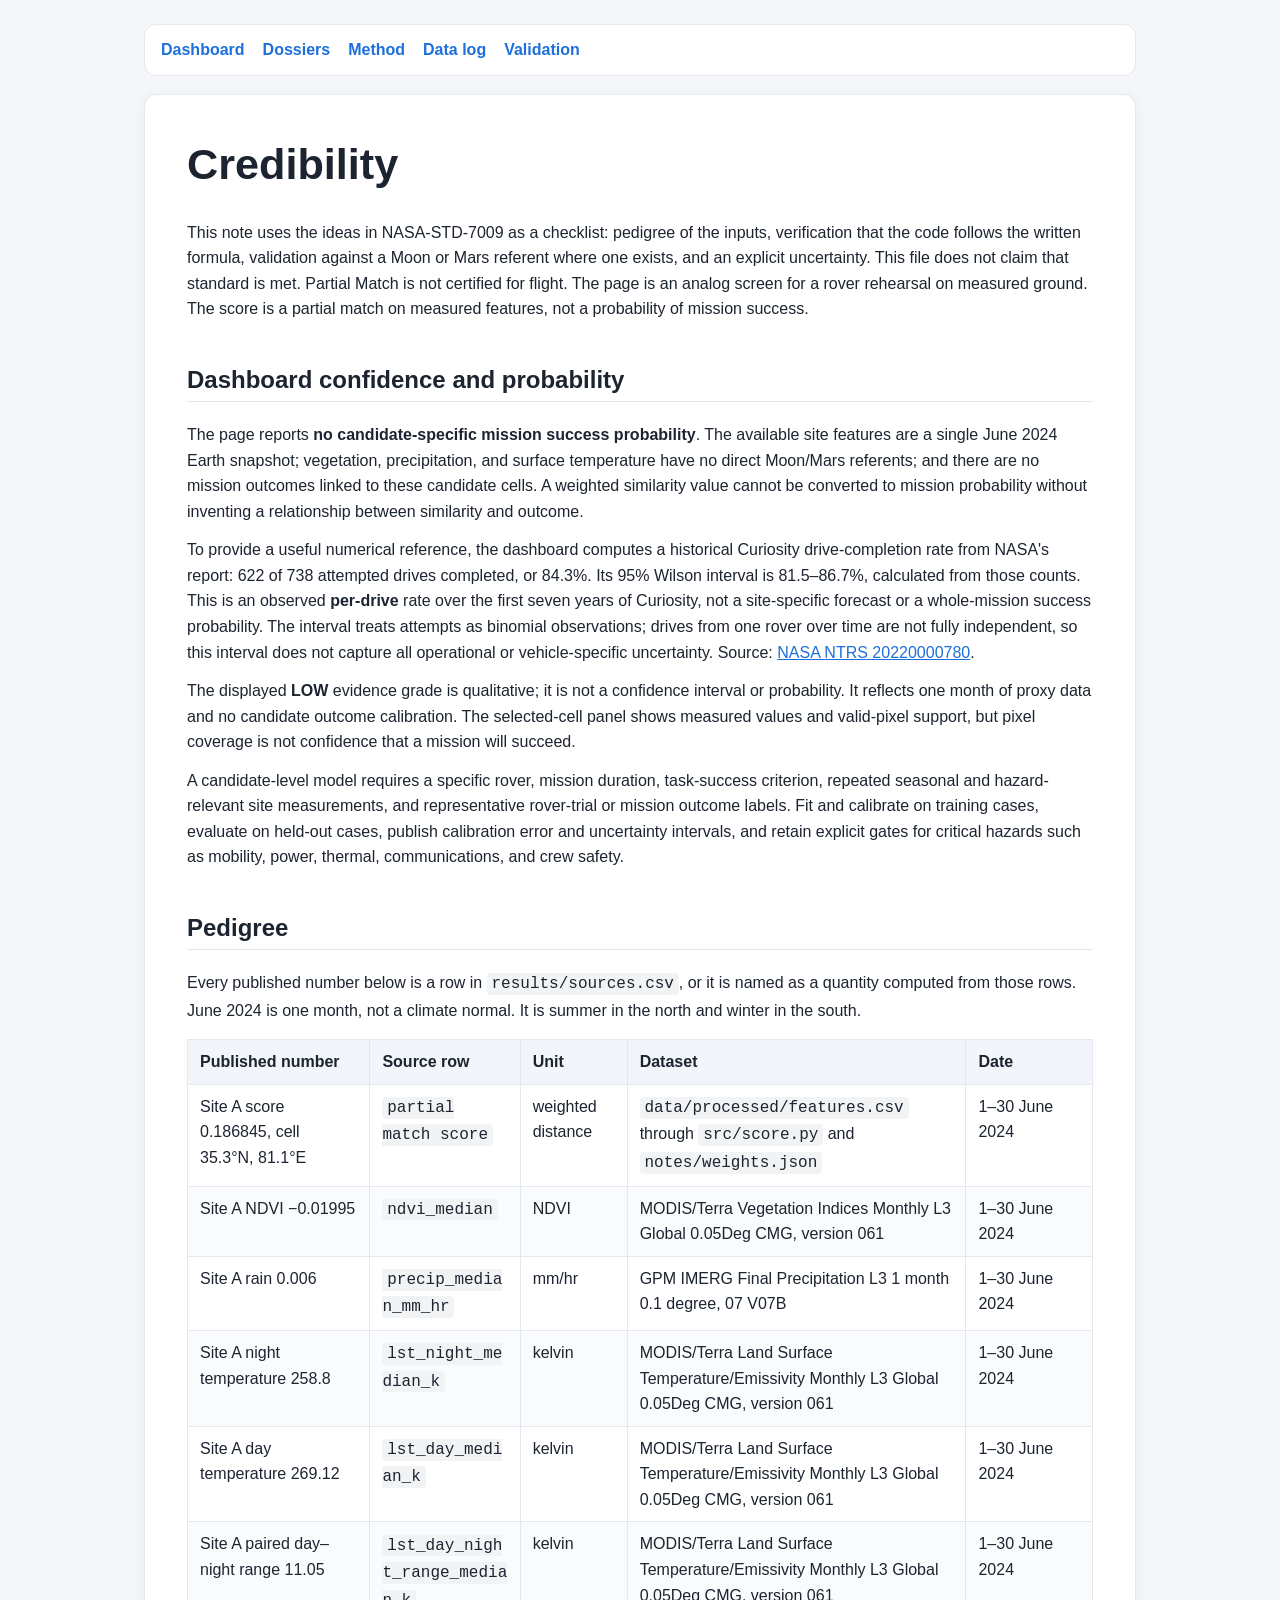
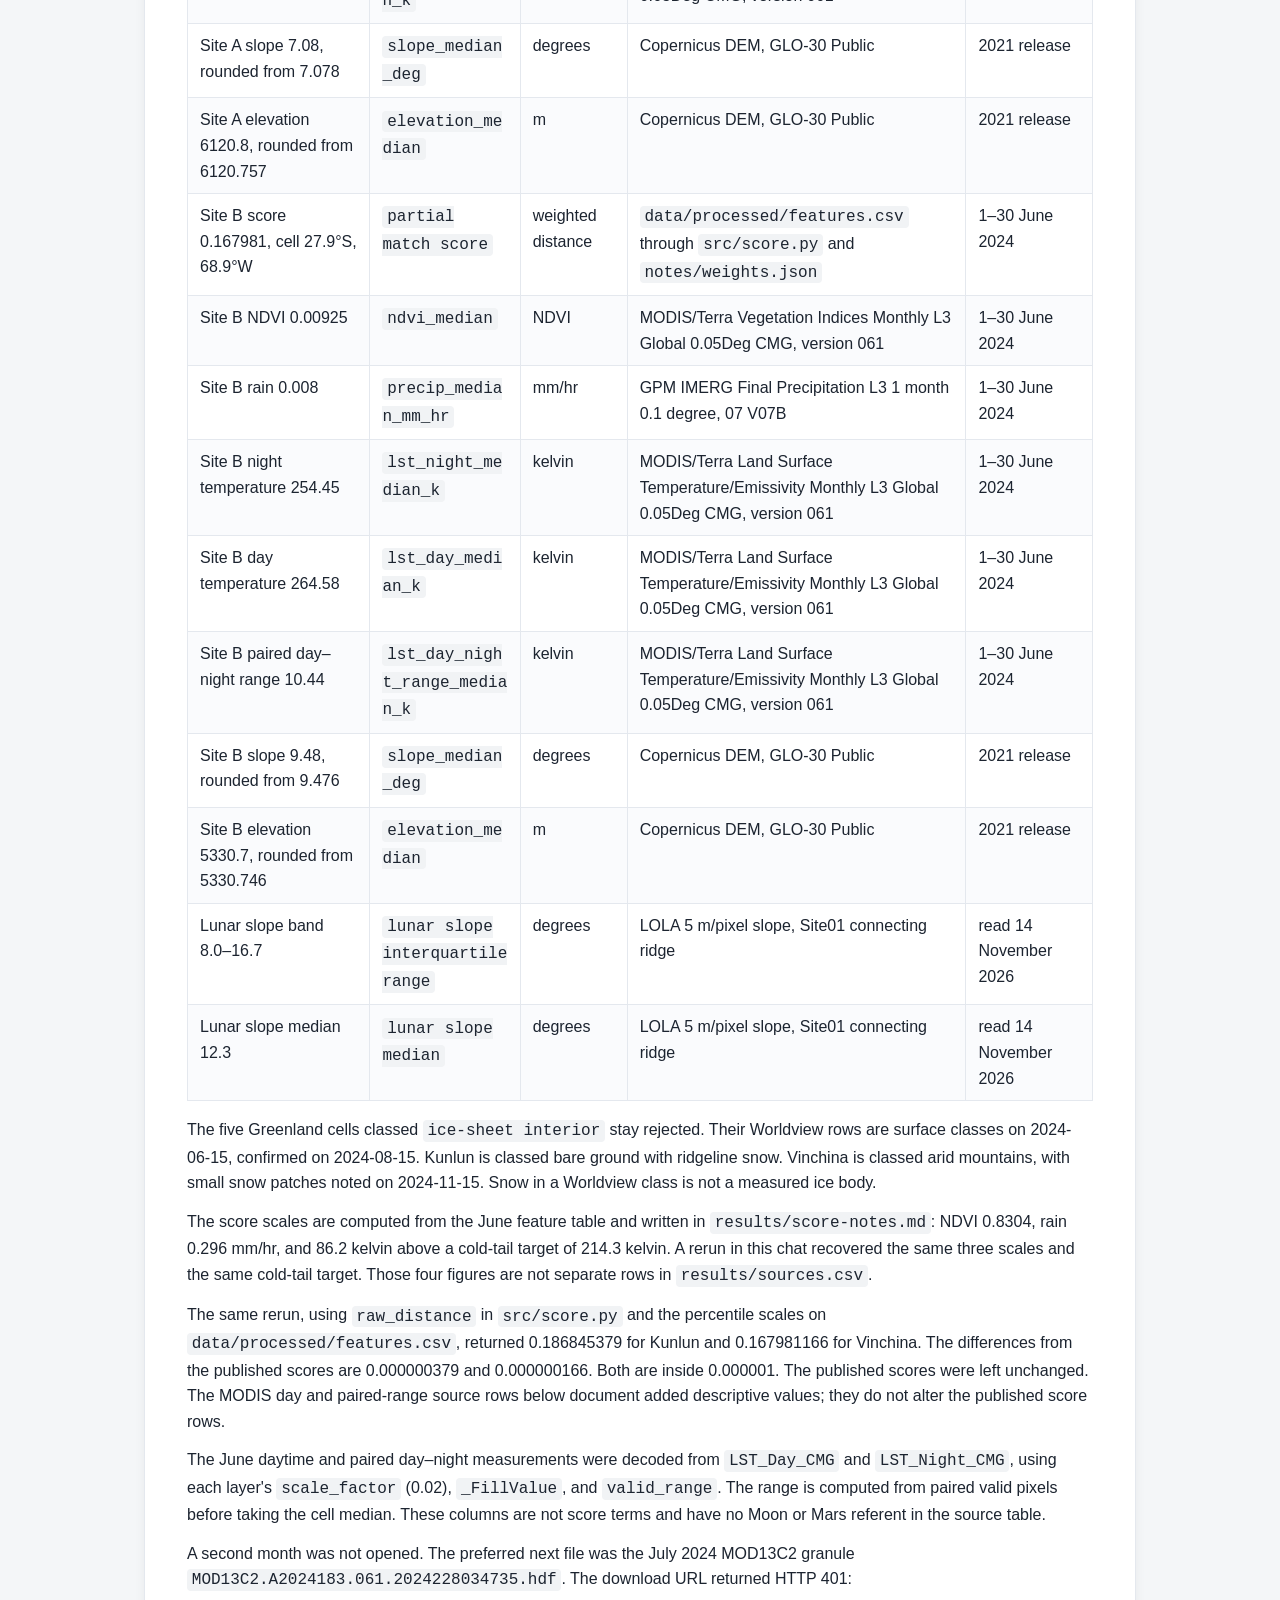
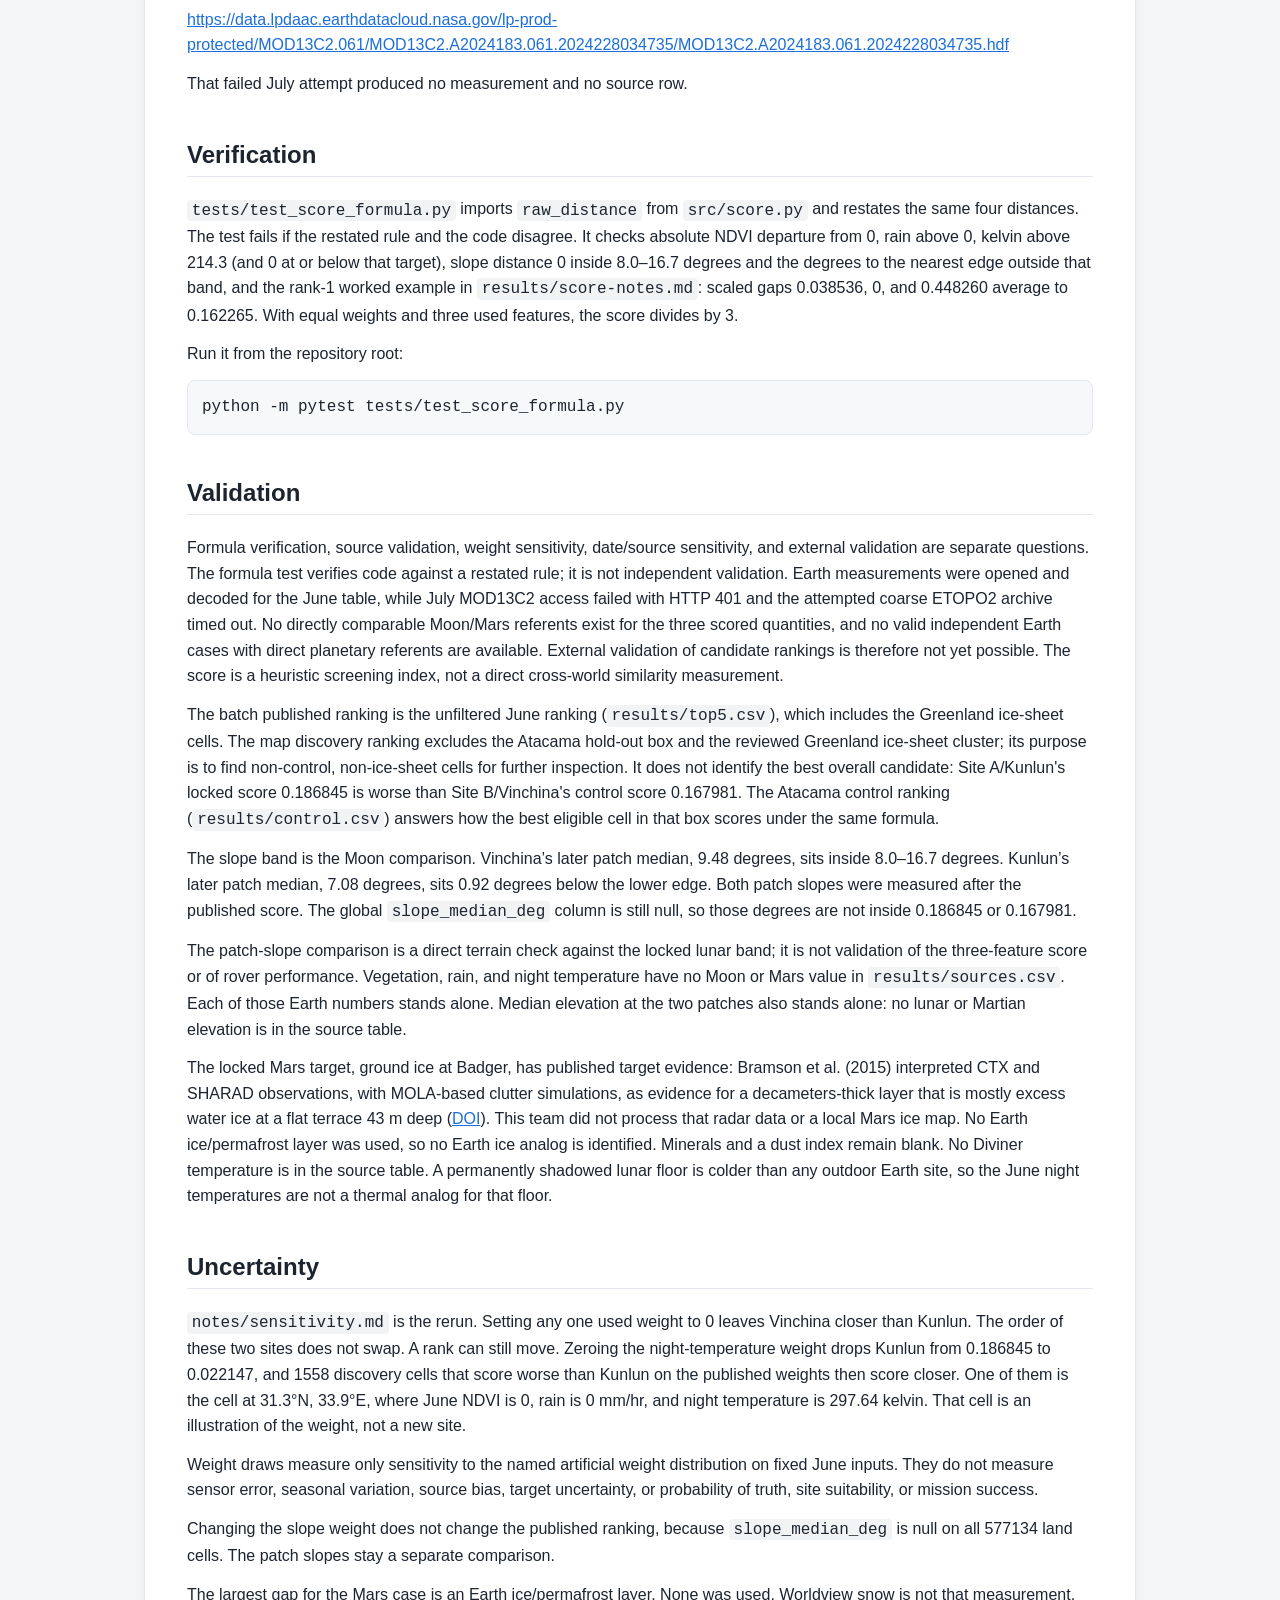
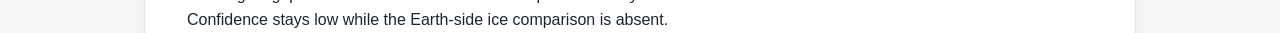
==== notes/credibility.html @ 3a4fd24a "Evaluate stage 1" ====
<!doctype html>
<html lang="en">
<head>
  <meta charset="utf-8">
  <meta name="viewport" content="width=device-width, initial-scale=1">
  <title>Partial Match — Validation</title>
  <link rel="stylesheet" href="../web/evidence.css">
</head>
<body>
  <nav class="evidence-nav" aria-label="Evidence pages">
    <a href="../web/index.html">Dashboard</a>
    <a href="../results/RESULTS.html">Dossiers</a>
    <a href="../results/score-notes.html">Method</a>
    <a href="../notes/data-log.html">Data log</a>
    <a href="../notes/credibility.html">Validation</a>
  </nav>
  <main>
    <h1 id="credibility">Credibility</h1>
    <p>This note uses the ideas in NASA-STD-7009 as a checklist:
    pedigree of the inputs, verification that the code follows the
    written formula, validation against a Moon or Mars referent where
    one exists, and an explicit uncertainty. This file does not claim
    that standard is met. Partial Match is not certified for flight. The
    page is an analog screen for a rover rehearsal on measured ground.
    The score is a partial match on measured features, not a probability
    of mission success.</p>
    <h2 id="dashboard-confidence-and-probability">Dashboard confidence
    and probability</h2>
    <p>The page reports <strong>no candidate-specific mission success
    probability</strong>. The available site features are a single June
    2024 Earth snapshot; vegetation, precipitation, and surface
    temperature have no direct Moon/Mars referents; and there are no
    mission outcomes linked to these candidate cells. A weighted
    similarity value cannot be converted to mission probability without
    inventing a relationship between similarity and outcome.</p>
    <p>To provide a useful numerical reference, the dashboard computes a
    historical Curiosity drive-completion rate from NASA's report: 622
    of 738 attempted drives completed, or 84.3%. Its 95% Wilson interval
    is 81.5–86.7%, calculated from those counts. This is an observed
    <strong>per-drive</strong> rate over the first seven years of
    Curiosity, not a site-specific forecast or a whole-mission success
    probability. The interval treats attempts as binomial observations;
    drives from one rover over time are not fully independent, so this
    interval does not capture all operational or vehicle-specific
    uncertainty. Source: <a
    href="https://ntrs.nasa.gov/citations/20220000780">NASA NTRS
    20220000780</a>.</p>
    <p>The displayed <strong>LOW</strong> evidence grade is qualitative;
    it is not a confidence interval or probability. It reflects one
    month of proxy data and no candidate outcome calibration. The
    selected-cell panel shows measured values and valid-pixel support,
    but pixel coverage is not confidence that a mission will
    succeed.</p>
    <p>A candidate-level model requires a specific rover, mission
    duration, task-success criterion, repeated seasonal and
    hazard-relevant site measurements, and representative rover-trial or
    mission outcome labels. Fit and calibrate on training cases,
    evaluate on held-out cases, publish calibration error and
    uncertainty intervals, and retain explicit gates for critical
    hazards such as mobility, power, thermal, communications, and crew
    safety.</p>
    <h2 id="pedigree">Pedigree</h2>
    <p>Every published number below is a row in
    <code>results/sources.csv</code>, or it is named as a quantity
    computed from those rows. June 2024 is one month, not a climate
    normal. It is summer in the north and winter in the south.</p>
    <table>
    <thead>
    <tr>
    <th>Published number</th>
    <th>Source row</th>
    <th>Unit</th>
    <th>Dataset</th>
    <th>Date</th>
    </tr>
    </thead>
    <tbody>
    <tr>
    <td>Site A score 0.186845, cell 35.3°N, 81.1°E</td>
    <td><code>partial match score</code></td>
    <td>weighted distance</td>
    <td><code>data/processed/features.csv</code> through
    <code>src/score.py</code> and <code>notes/weights.json</code></td>
    <td>1–30 June 2024</td>
    </tr>
    <tr>
    <td>Site A NDVI −0.01995</td>
    <td><code>ndvi_median</code></td>
    <td>NDVI</td>
    <td>MODIS/Terra Vegetation Indices Monthly L3 Global 0.05Deg CMG,
    version 061</td>
    <td>1–30 June 2024</td>
    </tr>
    <tr>
    <td>Site A rain 0.006</td>
    <td><code>precip_median_mm_hr</code></td>
    <td>mm/hr</td>
    <td>GPM IMERG Final Precipitation L3 1 month 0.1 degree, 07
    V07B</td>
    <td>1–30 June 2024</td>
    </tr>
    <tr>
    <td>Site A night temperature 258.8</td>
    <td><code>lst_night_median_k</code></td>
    <td>kelvin</td>
    <td>MODIS/Terra Land Surface Temperature/Emissivity Monthly L3
    Global 0.05Deg CMG, version 061</td>
    <td>1–30 June 2024</td>
    </tr>
    <tr>
    <td>Site A day temperature 269.12</td>
    <td><code>lst_day_median_k</code></td>
    <td>kelvin</td>
    <td>MODIS/Terra Land Surface Temperature/Emissivity Monthly L3
    Global 0.05Deg CMG, version 061</td>
    <td>1–30 June 2024</td>
    </tr>
    <tr>
    <td>Site A paired day–night range 11.05</td>
    <td><code>lst_day_night_range_median_k</code></td>
    <td>kelvin</td>
    <td>MODIS/Terra Land Surface Temperature/Emissivity Monthly L3
    Global 0.05Deg CMG, version 061</td>
    <td>1–30 June 2024</td>
    </tr>
    <tr>
    <td>Site A slope 7.08, rounded from 7.078</td>
    <td><code>slope_median_deg</code></td>
    <td>degrees</td>
    <td>Copernicus DEM, GLO-30 Public</td>
    <td>2021 release</td>
    </tr>
    <tr>
    <td>Site A elevation 6120.8, rounded from 6120.757</td>
    <td><code>elevation_median</code></td>
    <td>m</td>
    <td>Copernicus DEM, GLO-30 Public</td>
    <td>2021 release</td>
    </tr>
    <tr>
    <td>Site B score 0.167981, cell 27.9°S, 68.9°W</td>
    <td><code>partial match score</code></td>
    <td>weighted distance</td>
    <td><code>data/processed/features.csv</code> through
    <code>src/score.py</code> and <code>notes/weights.json</code></td>
    <td>1–30 June 2024</td>
    </tr>
    <tr>
    <td>Site B NDVI 0.00925</td>
    <td><code>ndvi_median</code></td>
    <td>NDVI</td>
    <td>MODIS/Terra Vegetation Indices Monthly L3 Global 0.05Deg CMG,
    version 061</td>
    <td>1–30 June 2024</td>
    </tr>
    <tr>
    <td>Site B rain 0.008</td>
    <td><code>precip_median_mm_hr</code></td>
    <td>mm/hr</td>
    <td>GPM IMERG Final Precipitation L3 1 month 0.1 degree, 07
    V07B</td>
    <td>1–30 June 2024</td>
    </tr>
    <tr>
    <td>Site B night temperature 254.45</td>
    <td><code>lst_night_median_k</code></td>
    <td>kelvin</td>
    <td>MODIS/Terra Land Surface Temperature/Emissivity Monthly L3
    Global 0.05Deg CMG, version 061</td>
    <td>1–30 June 2024</td>
    </tr>
    <tr>
    <td>Site B day temperature 264.58</td>
    <td><code>lst_day_median_k</code></td>
    <td>kelvin</td>
    <td>MODIS/Terra Land Surface Temperature/Emissivity Monthly L3
    Global 0.05Deg CMG, version 061</td>
    <td>1–30 June 2024</td>
    </tr>
    <tr>
    <td>Site B paired day–night range 10.44</td>
    <td><code>lst_day_night_range_median_k</code></td>
    <td>kelvin</td>
    <td>MODIS/Terra Land Surface Temperature/Emissivity Monthly L3
    Global 0.05Deg CMG, version 061</td>
    <td>1–30 June 2024</td>
    </tr>
    <tr>
    <td>Site B slope 9.48, rounded from 9.476</td>
    <td><code>slope_median_deg</code></td>
    <td>degrees</td>
    <td>Copernicus DEM, GLO-30 Public</td>
    <td>2021 release</td>
    </tr>
    <tr>
    <td>Site B elevation 5330.7, rounded from 5330.746</td>
    <td><code>elevation_median</code></td>
    <td>m</td>
    <td>Copernicus DEM, GLO-30 Public</td>
    <td>2021 release</td>
    </tr>
    <tr>
    <td>Lunar slope band 8.0–16.7</td>
    <td><code>lunar slope interquartile range</code></td>
    <td>degrees</td>
    <td>LOLA 5 m/pixel slope, Site01 connecting ridge</td>
    <td>read 14 November 2026</td>
    </tr>
    <tr>
    <td>Lunar slope median 12.3</td>
    <td><code>lunar slope median</code></td>
    <td>degrees</td>
    <td>LOLA 5 m/pixel slope, Site01 connecting ridge</td>
    <td>read 14 November 2026</td>
    </tr>
    </tbody>
    </table>
    <p>The five Greenland cells classed <code>ice-sheet interior</code>
    stay rejected. Their Worldview rows are surface classes on
    2024-06-15, confirmed on 2024-08-15. Kunlun is classed bare ground
    with ridgeline snow. Vinchina is classed arid mountains, with small
    snow patches noted on 2024-11-15. Snow in a Worldview class is not a
    measured ice body.</p>
    <p>The score scales are computed from the June feature table and
    written in <code>results/score-notes.md</code>: NDVI 0.8304, rain
    0.296 mm/hr, and 86.2 kelvin above a cold-tail target of 214.3
    kelvin. A rerun in this chat recovered the same three scales and the
    same cold-tail target. Those four figures are not separate rows in
    <code>results/sources.csv</code>.</p>
    <p>The same rerun, using <code>raw_distance</code> in
    <code>src/score.py</code> and the percentile scales on
    <code>data/processed/features.csv</code>, returned 0.186845379 for
    Kunlun and 0.167981166 for Vinchina. The differences from the
    published scores are 0.000000379 and 0.000000166. Both are inside
    0.000001. The published scores were left unchanged. The MODIS day
    and paired-range source rows below document added descriptive
    values; they do not alter the published score rows.</p>
    <p>The June daytime and paired day–night measurements were decoded
    from <code>LST_Day_CMG</code> and <code>LST_Night_CMG</code>, using
    each layer's <code>scale_factor</code> (0.02),
    <code>_FillValue</code>, and <code>valid_range</code>. The range is
    computed from paired valid pixels before taking the cell median.
    These columns are not score terms and have no Moon or Mars referent
    in the source table.</p>
    <p>A second month was not opened. The preferred next file was the
    July 2024 MOD13C2 granule
    <code>MOD13C2.A2024183.061.2024228034735.hdf</code>. The download
    URL returned HTTP 401:</p>
    <p><a
    href="https://data.lpdaac.earthdatacloud.nasa.gov/lp-prod-protected/MOD13C2.061/MOD13C2.A2024183.061.2024228034735/MOD13C2.A2024183.061.2024228034735.hdf">https://data.lpdaac.earthdatacloud.nasa.gov/lp-prod-protected/MOD13C2.061/MOD13C2.A2024183.061.2024228034735/MOD13C2.A2024183.061.2024228034735.hdf</a></p>
    <p>That failed July attempt produced no measurement and no source
    row.</p>
    <h2 id="verification">Verification</h2>
    <p><code>tests/test_score_formula.py</code> imports
    <code>raw_distance</code> from <code>src/score.py</code> and
    restates the same four distances. The test fails if the restated
    rule and the code disagree. It checks absolute NDVI departure from
    0, rain above 0, kelvin above 214.3 (and 0 at or below that target),
    slope distance 0 inside 8.0–16.7 degrees and the degrees to the
    nearest edge outside that band, and the rank-1 worked example in
    <code>results/score-notes.md</code>: scaled gaps 0.038536, 0, and
    0.448260 average to 0.162265. With equal weights and three used
    features, the score divides by 3.</p>
    <p>Run it from the repository root:</p>
    <pre><code>python -m pytest tests/test_score_formula.py</code></pre>
    <h2 id="validation">Validation</h2>
    <p>Formula verification, source validation, weight sensitivity,
    date/source sensitivity, and external validation are separate
    questions. The formula test verifies code against a restated rule;
    it is not independent validation. Earth measurements were opened and
    decoded for the June table, while July MOD13C2 access failed with
    HTTP 401 and the attempted coarse ETOPO2 archive timed out. No
    directly comparable Moon/Mars referents exist for the three scored
    quantities, and no valid independent Earth cases with direct
    planetary referents are available. External validation of candidate
    rankings is therefore not yet possible. The score is a heuristic
    screening index, not a direct cross-world similarity
    measurement.</p>
    <p>The batch published ranking is the unfiltered June ranking
    (<code>results/top5.csv</code>), which includes the Greenland
    ice-sheet cells. The map discovery ranking excludes the Atacama
    hold-out box and the reviewed Greenland ice-sheet cluster; its
    purpose is to find non-control, non-ice-sheet cells for further
    inspection. It does not identify the best overall candidate: Site
    A/Kunlun's locked score 0.186845 is worse than Site B/Vinchina's
    control score 0.167981. The Atacama control ranking
    (<code>results/control.csv</code>) answers how the best eligible
    cell in that box scores under the same formula.</p>
    <p>The slope band is the Moon comparison. Vinchina’s later patch
    median, 9.48 degrees, sits inside 8.0–16.7 degrees. Kunlun’s later
    patch median, 7.08 degrees, sits 0.92 degrees below the lower edge.
    Both patch slopes were measured after the published score. The
    global <code>slope_median_deg</code> column is still null, so those
    degrees are not inside 0.186845 or 0.167981.</p>
    <p>The patch-slope comparison is a direct terrain check against the
    locked lunar band; it is not validation of the three-feature score
    or of rover performance. Vegetation, rain, and night temperature
    have no Moon or Mars value in <code>results/sources.csv</code>. Each
    of those Earth numbers stands alone. Median elevation at the two
    patches also stands alone: no lunar or Martian elevation is in the
    source table.</p>
    <p>The locked Mars target, ground ice at Badger, has published
    target evidence: Bramson et al. (2015) interpreted CTX and SHARAD
    observations, with MOLA-based clutter simulations, as evidence for a
    decameters-thick layer that is mostly excess water ice at a flat
    terrace 43 m deep (<a
    href="https://doi.org/10.1002/2015GL064844">DOI</a>). This team did
    not process that radar data or a local Mars ice map. No Earth
    ice/permafrost layer was used, so no Earth ice analog is identified.
    Minerals and a dust index remain blank. No Diviner temperature is in
    the source table. A permanently shadowed lunar floor is colder than
    any outdoor Earth site, so the June night temperatures are not a
    thermal analog for that floor.</p>
    <h2 id="uncertainty">Uncertainty</h2>
    <p><code>notes/sensitivity.md</code> is the rerun. Setting any one
    used weight to 0 leaves Vinchina closer than Kunlun. The order of
    these two sites does not swap. A rank can still move. Zeroing the
    night-temperature weight drops Kunlun from 0.186845 to 0.022147, and
    1558 discovery cells that score worse than Kunlun on the published
    weights then score closer. One of them is the cell at 31.3°N,
    33.9°E, where June NDVI is 0, rain is 0 mm/hr, and night temperature
    is 297.64 kelvin. That cell is an illustration of the weight, not a
    new site.</p>
    <p>Weight draws measure only sensitivity to the named artificial
    weight distribution on fixed June inputs. They do not measure sensor
    error, seasonal variation, source bias, target uncertainty, or
    probability of truth, site suitability, or mission success.</p>
    <p>Changing the slope weight does not change the published ranking,
    because <code>slope_median_deg</code> is null on all 577134 land
    cells. The patch slopes stay a separate comparison.</p>
    <p>The largest gap for the Mars case is an Earth ice/permafrost
    layer. None was used. Worldview snow is not that measurement.
    Confidence stays low while the Earth-side ice comparison is
    absent.</p>
  </main>
</body>
</html>
---- web/evidence.css ----
:root {
  color-scheme: light;
  --page: #f4f6f8;
  --paper: #fff;
  --ink: #1c2430;
  --muted: #5e6a78;
  --line: #e4e8ee;
  --blue: #1d6fdb;
}

* { box-sizing: border-box; }

body {
  max-width: 1040px;
  margin: 0 auto;
  padding: 24px;
  background: var(--page);
  color: var(--ink);
  font: 16px/1.6 "Segoe UI", "Helvetica Neue", Arial, sans-serif;
}

.evidence-nav {
  display: flex;
  flex-wrap: wrap;
  gap: 8px 18px;
  margin-bottom: 18px;
  padding: 12px 16px;
  border: 1px solid var(--line);
  border-radius: 12px;
  background: var(--paper);
}

a { color: var(--blue); }

.evidence-nav a { font-weight: 600; text-decoration: none; }
.evidence-nav a:hover { text-decoration: underline; }

main {
  padding: clamp(20px, 4vw, 42px);
  border: 1px solid var(--line);
  border-radius: 12px;
  background: var(--paper);
  box-shadow: 0 2px 12px rgb(28 36 48 / 5%);
}

h1, h2, h3, h4 {
  color: var(--ink);
  line-height: 1.25;
}

h1 { margin-top: 0; font-size: clamp(2rem, 4vw, 2.7rem); }
h2 { margin-top: 1.8em; padding-bottom: 0.25em; border-bottom: 1px solid var(--line); }
h3 { margin-top: 1.5em; }

p, ul, ol, blockquote, pre { margin: 0.8em 0; }

table {
  width: 100%;
  margin: 1em 0;
  border-collapse: collapse;
  display: block;
  overflow-x: auto;
}

th, td {
  padding: 9px 12px;
  border: 1px solid var(--line);
  text-align: left;
  vertical-align: top;
}

th { background: #f2f6fb; }
tr:nth-child(even) td { background: #fafbfd; }

code, pre {
  font-family: "Cascadia Mono", Consolas, monospace;
}

code {
  padding: 0.12em 0.3em;
  border-radius: 4px;
  background: #f1f3f5;
  overflow-wrap: anywhere;
}

pre {
  overflow-x: auto;
  padding: 14px;
  border: 1px solid var(--line);
  border-radius: 8px;
  background: #f7f8fa;
}

pre code { padding: 0; background: transparent; }

blockquote {
  padding: 8px 16px;
  border-left: 3px solid var(--blue);
  color: var(--muted);
}

img { max-width: 100%; height: auto; }

@media (max-width: 640px) {
  body { padding: 12px; font-size: 15px; }
  .evidence-nav { gap: 8px 12px; }
  main { padding: 18px; }
}

@media print {
  body { max-width: none; padding: 0; background: white; }
  .evidence-nav { display: none; }
  main { padding: 0; border: 0; box-shadow: none; }
}
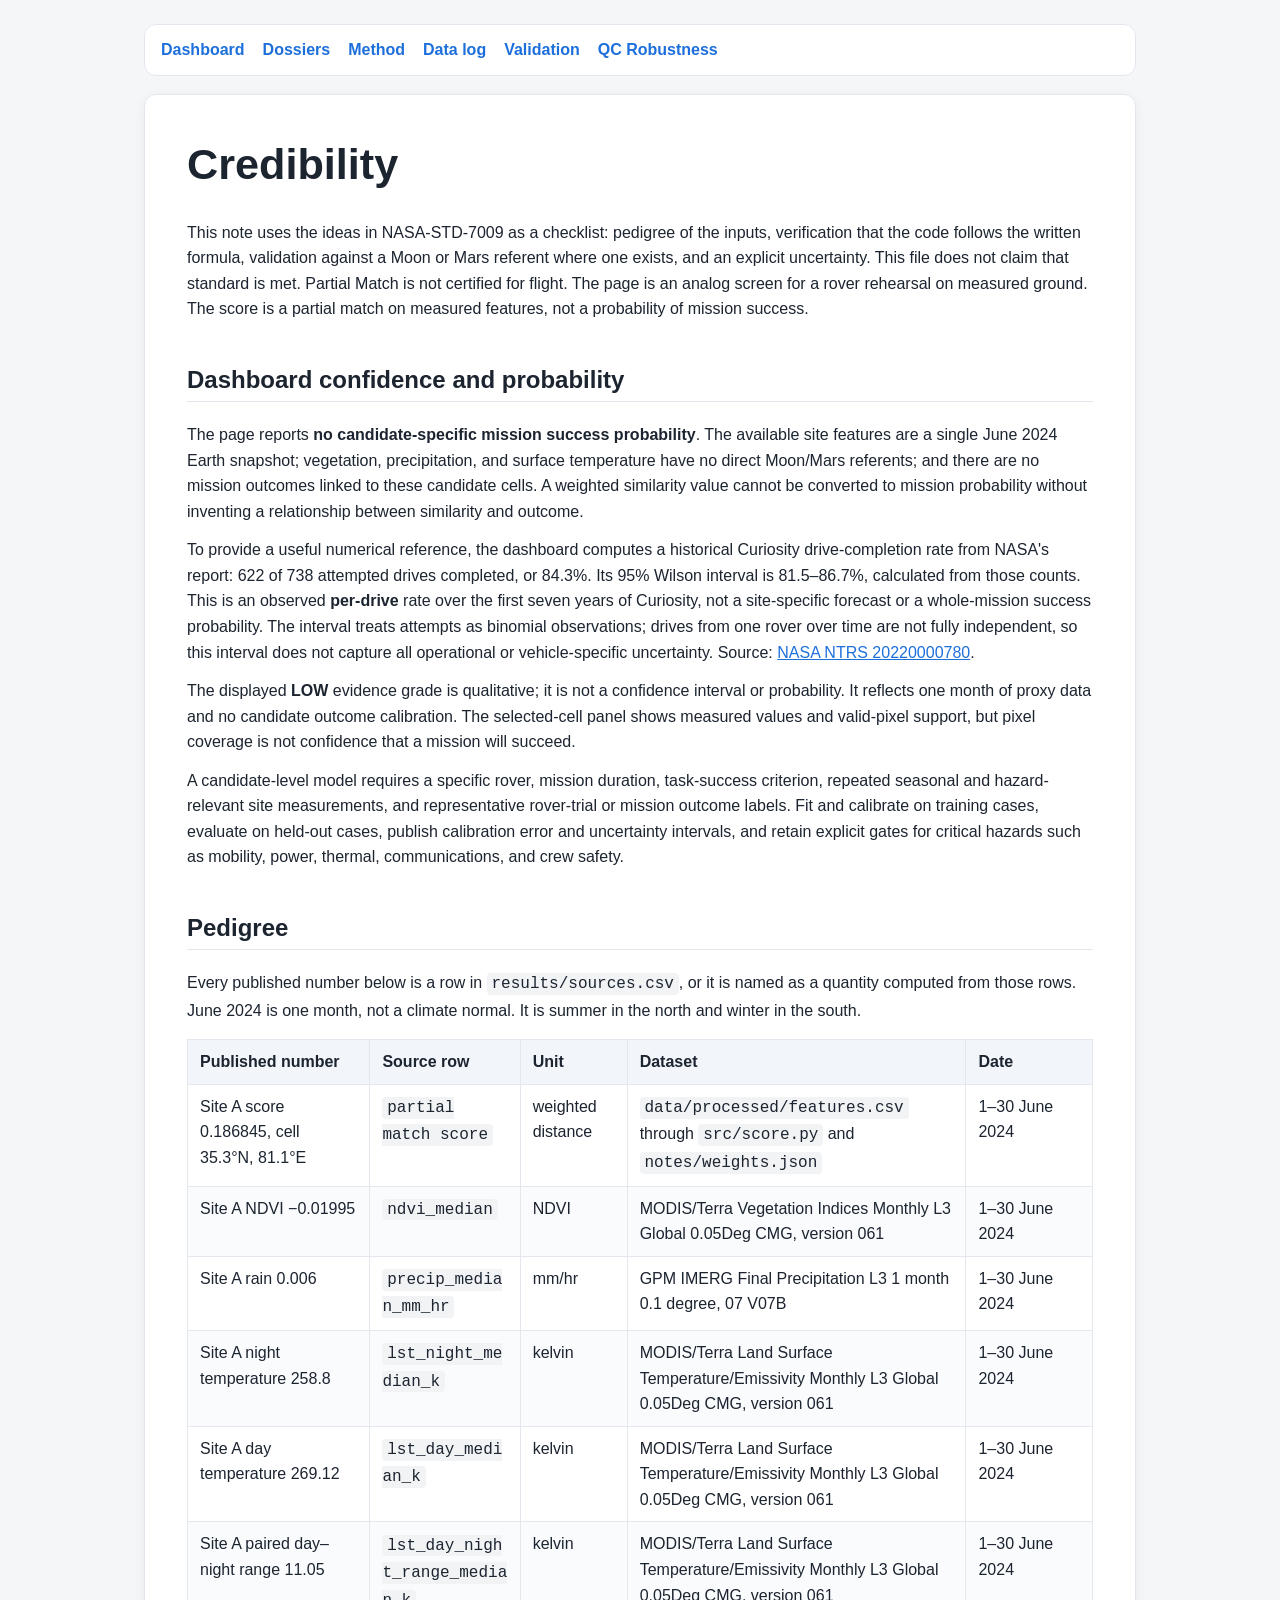
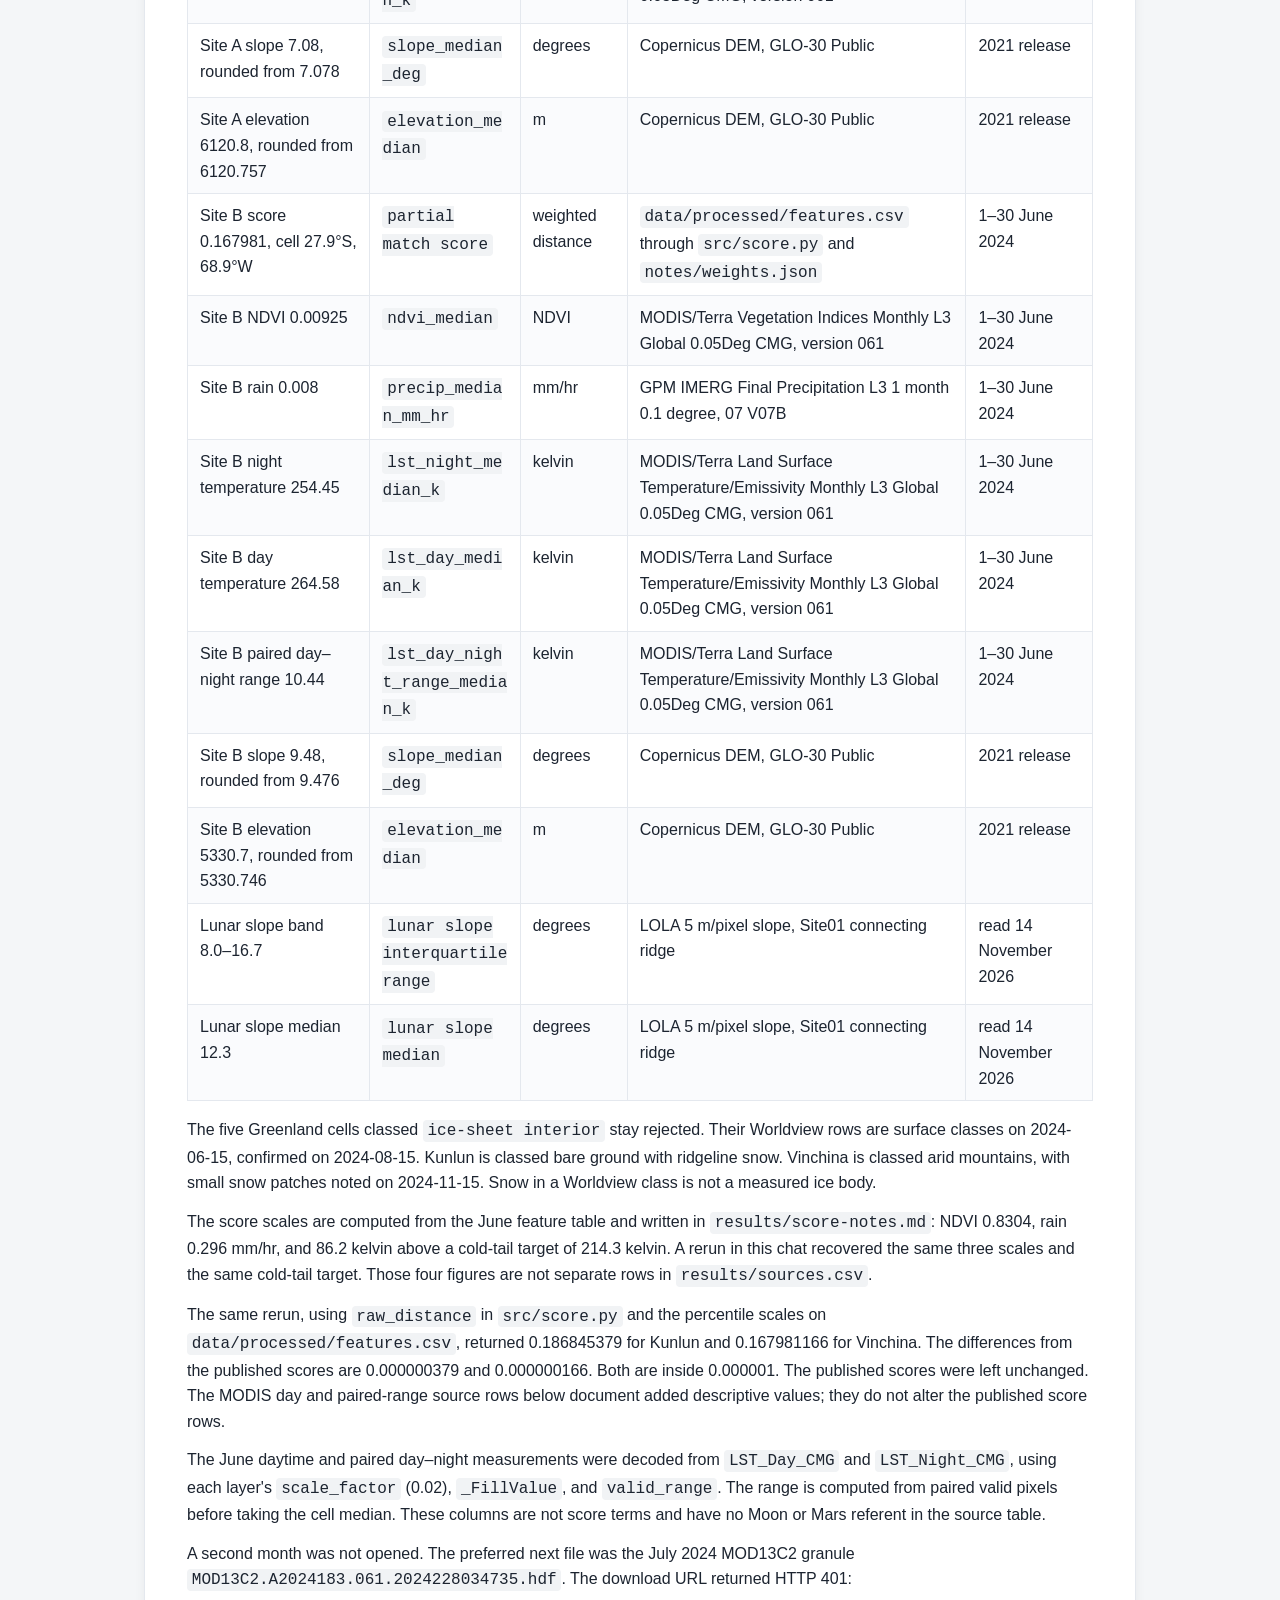
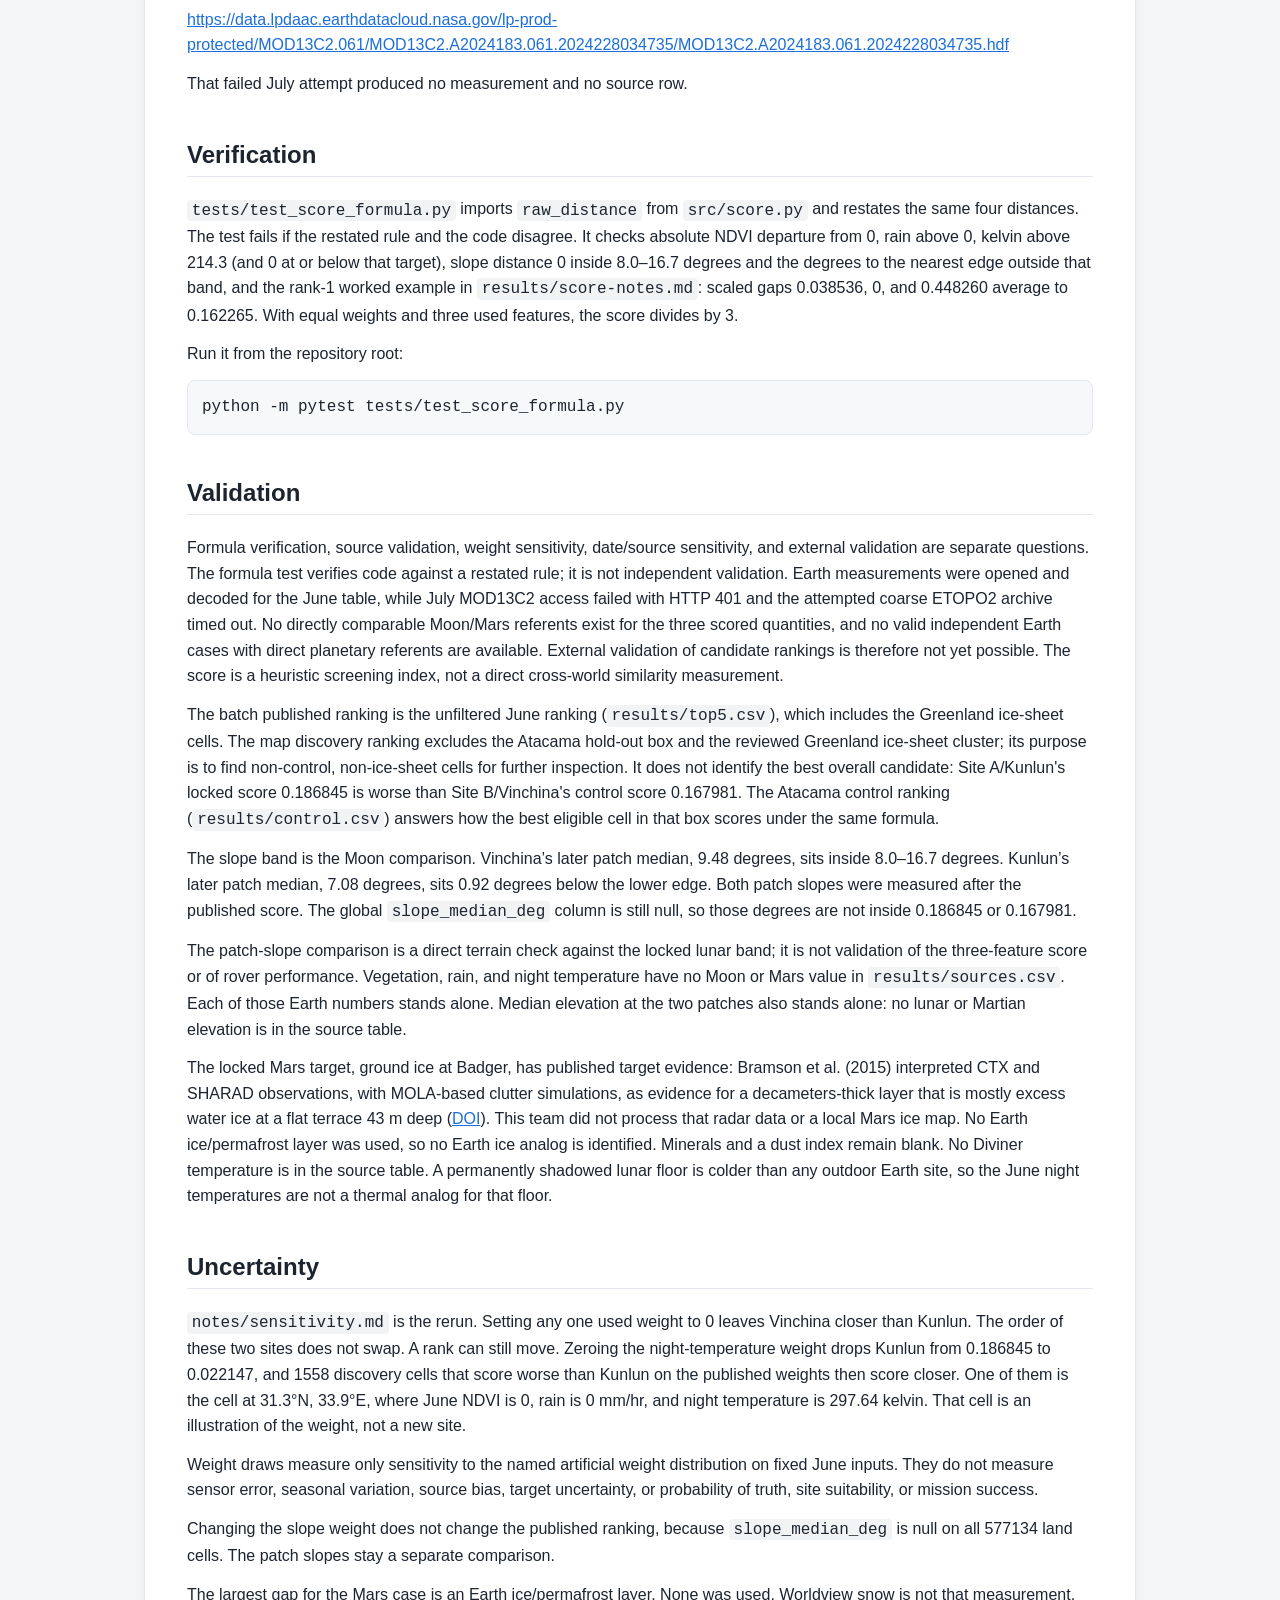
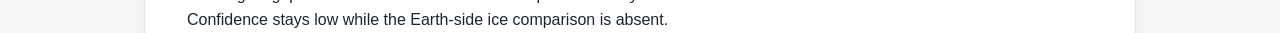
==== commit 247c1172: "Add MODIS QC robustness analysis" ====
--- a/notes/credibility.html
+++ b/notes/credibility.html
@@ -13,6 +13,7 @@
     <a href="../results/score-notes.html">Method</a>
     <a href="../notes/data-log.html">Data log</a>
     <a href="../notes/credibility.html">Validation</a>
+    <a href="qc-robustness.html">QC Robustness</a>
   </nav>
   <main>
     <h1 id="credibility">Credibility</h1>
